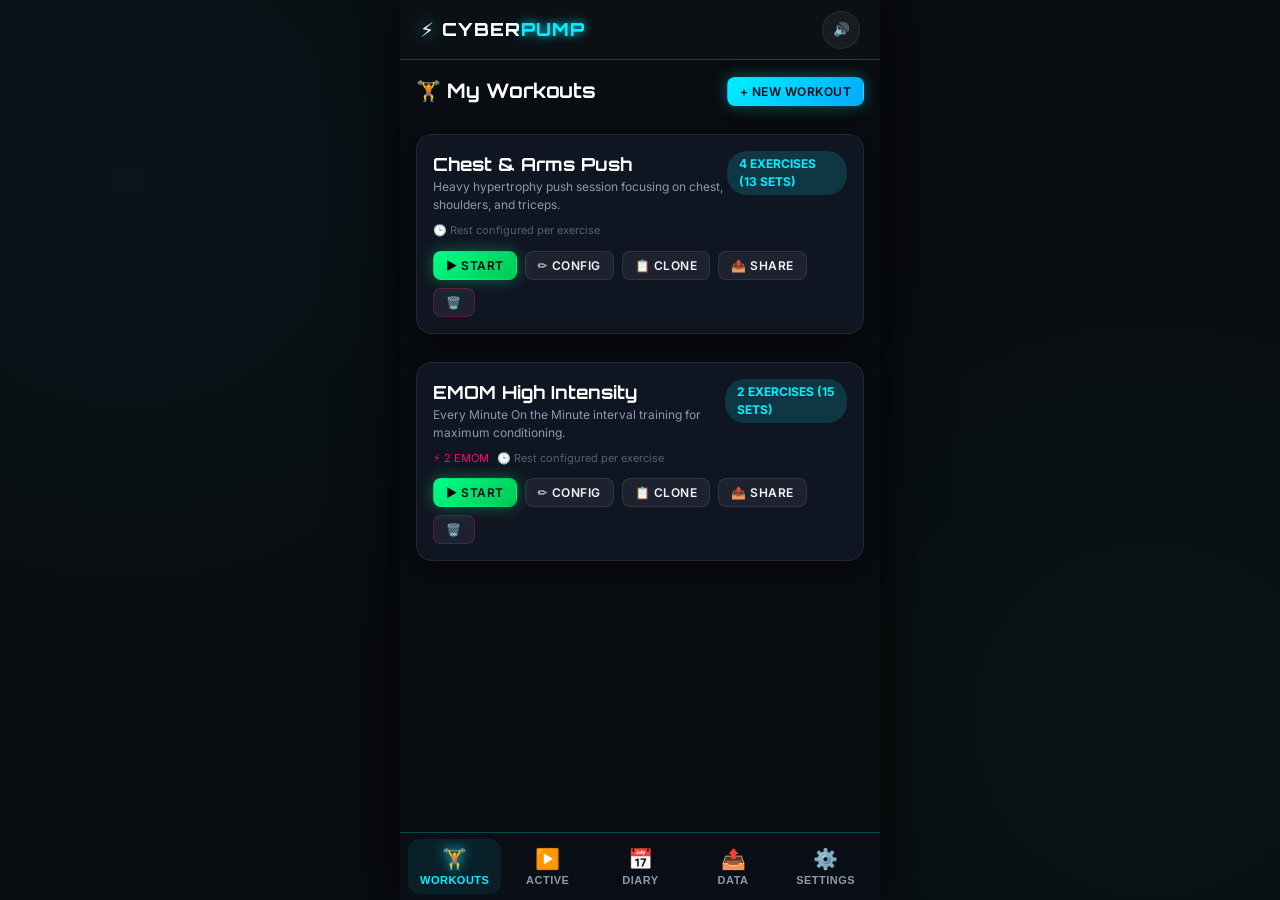
==== index.html @ 080ef9e0 "Add files via upload" ====
<!DOCTYPE html>
<html lang="en">
<head>
  <meta charset="UTF-8">
  <meta name="viewport" content="width=device-width, initial-scale=1.0, maximum-scale=1.0, user-scalable=no, viewport-fit=cover">
  <title>CYBERPUMP - Workout Manager</title>
  
  <!-- Google Fonts -->
  <link rel="preconnect" href="https://fonts.googleapis.com">
  <link rel="preconnect" href="https://fonts.gstatic.com" crossorigin>
  <link href="https://fonts.googleapis.com/css2?family=Inter:wght@300;400;500;600;700&family=Orbitron:wght@600;800;900&display=swap" rel="stylesheet">
  
  <!-- PWA Manifest & iOS Meta Tags -->
  <link rel="manifest" href="manifest.json">
  <meta name="apple-mobile-web-app-capable" content="yes">
  <meta name="apple-mobile-web-app-status-bar-style" content="black-translucent">
  <meta name="apple-mobile-web-app-title" content="CYBERPUMP">
  <meta name="theme-color" content="#090c10">
  
  <!-- CSS Stylesheet -->
  <link rel="stylesheet" href="styles.css">

  <script>
    if ('serviceWorker' in navigator) {
      window.addEventListener('load', () => {
        navigator.serviceWorker.register('./sw.js').catch(err => console.warn('SW reg error:', err));
      });
    }
  </script>
</head>
<body>
  <div id="app" class="app-container">
    
    <!-- Top Header -->
    <header class="app-header">
      <div class="logo-container">
        <span class="logo-icon">⚡</span>
        <span class="logo-text">CYBER<span class="highlight">PUMP</span></span>
      </div>
      <div class="header-actions">
        <button id="quick-silent-toggle" class="icon-btn" title="Toggle Silent Mode">
          <span class="icon" id="silent-icon">🔊</span>
        </button>
      </div>
    </header>

    <!-- Main Dynamic Content Body -->
    <main id="main-content" class="main-content">
      <!-- Views will be dynamically injected here -->
    </main>

    <!-- Bottom Navigation Bar -->
    <nav class="bottom-nav">
      <button class="nav-item active" data-view="workouts">
        <span class="nav-icon">🏋️</span>
        <span class="nav-label">Workouts</span>
      </button>
      <button class="nav-item" data-view="active-workout">
        <span class="nav-icon">▶️</span>
        <span class="nav-label">Active</span>
        <span id="active-badge" class="nav-badge hidden">●</span>
      </button>
      <button class="nav-item" data-view="diary">
        <span class="nav-icon">📅</span>
        <span class="nav-label">Diary</span>
      </button>
      <button class="nav-item" data-view="share">
        <span class="nav-icon">📤</span>
        <span class="nav-label">Data</span>
      </button>
      <button class="nav-item" data-view="settings">
        <span class="nav-icon">⚙️</span>
        <span class="nav-label">Settings</span>
      </button>
    </nav>

    <!-- Global Modal Overlay -->
    <div id="modal-overlay" class="modal-overlay hidden">
      <div id="modal-container" class="modal-container">
        <button id="modal-close" class="modal-close-btn">&times;</button>
        <div id="modal-body" class="modal-body"></div>
      </div>
    </div>

    <!-- Notification Toast Container -->
    <div id="toast-container" class="toast-container"></div>
  </div>

  <!-- Audio Synth & Speech Script -->
  <script src="audio.js"></script>
  <!-- Local Storage & State Management -->
  <script src="storage.js"></script>
  <!-- Data Sharing & Import/Export -->
  <script src="exportImport.js"></script>
  <!-- Main Application Logic -->
  <script src="app.js"></script>
</body>
</html>
---- styles.css ----
/* ==========================================================================
   CYBERPUMP - Futuristic Mobile Design System
   ========================================================================== */

:root {
  /* Color Palette - Dark Cyber / Neon Fluo */
  --bg-dark: #090c10;
  --bg-card: rgba(18, 24, 38, 0.85);
  --bg-card-hover: rgba(26, 35, 54, 0.95);
  --bg-glass: rgba(15, 20, 32, 0.6);
  --bg-input: #0d131f;
  
  --border-glow: rgba(0, 240, 255, 0.25);
  --border-muted: rgba(255, 255, 255, 0.08);

  /* Fluo Accents */
  --fluo-cyan: #00f0ff;
  --fluo-lime: #00ff88;
  --fluo-magenta: #ff007f;
  --fluo-orange: #ff9900;
  --fluo-purple: #9d4edd;
  
  --text-main: #f0f4f8;
  --text-muted: #8a99ad;
  --text-dim: #506175;

  /* Fonts */
  --font-main: 'Inter', system-ui, -apple-system, sans-serif;
  --font-header: 'Orbitron', sans-serif;

  /* UI Spacing & Radius */
  --radius-lg: 16px;
  --radius-md: 12px;
  --radius-sm: 8px;
  
  /* Shadows & Glows */
  --shadow-neon-cyan: 0 0 15px rgba(0, 240, 255, 0.35);
  --shadow-neon-lime: 0 0 15px rgba(0, 255, 136, 0.35);
  --shadow-neon-magenta: 0 0 15px rgba(ff, 0, 127, 0.35);
  --shadow-card: 0 8px 24px rgba(0, 0, 0, 0.5);
}

/* Reset & Base Setup */
* {
  box-sizing: border-box;
  margin: 0;
  padding: 0;
  touch-action: manipulation;
  -webkit-tap-highlight-color: transparent;
}

body {
  background-color: var(--bg-dark);
  color: var(--text-main);
  font-family: var(--font-main);
  font-size: 15px;
  line-height: 1.5;
  min-height: 100vh;
  overflow-x: hidden;
  background-image: 
    radial-gradient(circle at 10% 20%, rgba(0, 240, 255, 0.04) 0%, transparent 40%),
    radial-gradient(circle at 90% 80%, rgba(0, 255, 136, 0.04) 0%, transparent 40%);
  background-attachment: fixed;
}

/* Smartphone Container Framing */
.app-container {
  max-width: 480px;
  margin: 0 auto;
  min-height: 100vh;
  display: flex;
  flex-direction: column;
  position: relative;
  box-shadow: 0 0 50px rgba(0, 0, 0, 0.8);
  background-color: var(--bg-dark);
  padding-bottom: 72px; /* nav space */
}

/* Top App Header */
.app-header {
  height: 60px;
  padding: 0 20px;
  display: flex;
  align-items: center;
  justify-content: space-between;
  background: rgba(13, 17, 23, 0.9);
  backdrop-filter: blur(12px);
  border-bottom: 1px solid var(--border-glow);
  position: sticky;
  top: 0;
  z-index: 100;
}

.logo-container {
  display: flex;
  align-items: center;
  gap: 8px;
}

.logo-icon {
  font-size: 20px;
  filter: drop-shadow(0 0 8px var(--fluo-cyan));
}

.logo-text {
  font-family: var(--font-header);
  font-size: 18px;
  font-weight: 800;
  letter-spacing: 1px;
  color: #ffffff;
}

.logo-text .highlight {
  color: var(--fluo-cyan);
  text-shadow: 0 0 10px var(--fluo-cyan);
}

/* Header Buttons */
.icon-btn {
  background: rgba(255, 255, 255, 0.05);
  border: 1px solid var(--border-muted);
  color: var(--text-main);
  width: 38px;
  height: 38px;
  border-radius: 50%;
  display: flex;
  align-items: center;
  justify-content: center;
  cursor: pointer;
  transition: all 0.2s ease;
}

.icon-btn:active {
  transform: scale(0.92);
  border-color: var(--fluo-cyan);
}

.icon-btn.active {
  background: rgba(0, 240, 255, 0.15);
  border-color: var(--fluo-cyan);
  color: var(--fluo-cyan);
  box-shadow: var(--shadow-neon-cyan);
}

/* Main Content Wrapper */
.main-content {
  flex: 1;
  padding: 16px;
  display: flex;
  flex-direction: column;
  gap: 16px;
}

/* Bottom Navigation */
.bottom-nav {
  position: fixed;
  bottom: 0;
  left: 50%;
  transform: translateX(-50%);
  width: 100%;
  max-width: 480px;
  height: 68px;
  background: rgba(11, 15, 25, 0.95);
  backdrop-filter: blur(16px);
  border-top: 1px solid var(--border-glow);
  display: flex;
  justify-content: space-around;
  align-items: center;
  z-index: 100;
  padding: 0 8px;
}

.nav-item {
  background: none;
  border: none;
  color: var(--text-muted);
  display: flex;
  flex-direction: column;
  align-items: center;
  gap: 3px;
  cursor: pointer;
  position: relative;
  padding: 8px 12px;
  border-radius: var(--radius-md);
  transition: all 0.2s ease;
  flex: 1;
}

.nav-icon {
  font-size: 20px;
}

.nav-label {
  font-size: 11px;
  font-weight: 600;
  letter-spacing: 0.5px;
  text-transform: uppercase;
}

.nav-item.active {
  color: var(--fluo-cyan);
  background: rgba(0, 240, 255, 0.08);
}

.nav-item.active .nav-icon {
  filter: drop-shadow(0 0 6px var(--fluo-cyan));
}

.nav-badge {
  position: absolute;
  top: 6px;
  right: 24%;
  color: var(--fluo-lime);
  font-size: 10px;
  animation: pulse 1.5s infinite;
}

/* Utility Cards & Sections */
.view-header {
  display: flex;
  justify-content: space-between;
  align-items: center;
  margin-bottom: 12px;
}

.view-title {
  font-family: var(--font-header);
  font-size: 20px;
  color: #ffffff;
  display: flex;
  align-items: center;
  gap: 8px;
}

.card {
  background: var(--bg-card);
  border: 1px solid var(--border-muted);
  border-radius: var(--radius-lg);
  padding: 16px;
  backdrop-filter: blur(8px);
  box-shadow: var(--shadow-card);
  transition: all 0.25s ease;
}

.card:hover {
  border-color: rgba(0, 240, 255, 0.3);
}

/* Buttons System */
.btn {
  display: inline-flex;
  align-items: center;
  justify-content: center;
  gap: 8px;
  padding: 12px 20px;
  font-family: var(--font-main);
  font-weight: 600;
  font-size: 14px;
  border-radius: var(--radius-md);
  border: 1px solid transparent;
  cursor: pointer;
  transition: all 0.2s ease;
  text-transform: uppercase;
  letter-spacing: 0.5px;
}

.btn:active {
  transform: scale(0.96);
}

.btn-primary {
  background: linear-gradient(135deg, var(--fluo-cyan), #00a8ff);
  color: #050a14;
  box-shadow: var(--shadow-neon-cyan);
}

.btn-primary:hover {
  background: linear-gradient(135deg, #33f3ff, #00f0ff);
}

.btn-success {
  background: linear-gradient(135deg, var(--fluo-lime), #00c853);
  color: #050a14;
  box-shadow: var(--shadow-neon-lime);
}

.btn-danger {
  background: linear-gradient(135deg, var(--fluo-magenta), #d50000);
  color: #ffffff;
  box-shadow: var(--shadow-neon-magenta);
}

.btn-secondary {
  background: rgba(255, 255, 255, 0.06);
  border: 1px solid var(--border-muted);
  color: var(--text-main);
}

.btn-secondary:hover {
  border-color: var(--fluo-cyan);
  color: var(--fluo-cyan);
}

.btn-sm {
  padding: 6px 12px;
  font-size: 12px;
  border-radius: var(--radius-sm);
}

.btn-block {
  width: 100%;
}

/* Form Controls */
.form-group {
  display: flex;
  flex-direction: column;
  gap: 6px;
  margin-bottom: 12px;
}

.form-label {
  font-size: 12px;
  font-weight: 600;
  color: var(--text-muted);
  text-transform: uppercase;
  letter-spacing: 0.5px;
}

.form-input, .form-select, .form-textarea {
  background: var(--bg-input);
  border: 1px solid var(--border-muted);
  border-radius: var(--radius-md);
  padding: 12px;
  color: var(--text-main);
  font-family: var(--font-main);
  font-size: 14px;
  outline: none;
  transition: all 0.2s ease;
}

.form-input:focus, .form-select:focus, .form-textarea:focus {
  border-color: var(--fluo-cyan);
  box-shadow: 0 0 10px rgba(0, 240, 255, 0.2);
}

/* Tabular Editor Styles (Req 11) */
.tabular-container {
  overflow-x: auto;
  border-radius: var(--radius-md);
  border: 1px solid var(--border-muted);
  background: var(--bg-card);
  margin-bottom: 16px;
}

.tabular-table {
  width: 100%;
  border-collapse: collapse;
  font-size: 13px;
  text-align: left;
}

.tabular-table th {
  background: rgba(0, 240, 255, 0.08);
  color: var(--fluo-cyan);
  padding: 10px 8px;
  font-weight: 700;
  text-transform: uppercase;
  letter-spacing: 0.5px;
  border-bottom: 1px solid var(--border-glow);
  white-space: nowrap;
}

.tabular-table td {
  padding: 8px;
  border-bottom: 1px solid rgba(255, 255, 255, 0.04);
  vertical-align: middle;
}

.tabular-table tr:hover {
  background: rgba(255, 255, 255, 0.02);
}

.table-input {
  background: var(--bg-input);
  border: 1px solid var(--border-muted);
  border-radius: var(--radius-sm);
  color: var(--text-main);
  padding: 6px 8px;
  font-size: 13px;
  width: 100%;
}

.table-input:focus {
  border-color: var(--fluo-cyan);
}

.action-btn-group {
  display: flex;
  gap: 4px;
}

/* Active Workout Focus Player */
.active-player-card {
  text-align: center;
  padding: 24px 16px;
  background: linear-gradient(180deg, rgba(20, 28, 45, 0.9), rgba(10, 14, 24, 0.95));
  border: 1px solid var(--fluo-cyan);
  box-shadow: 0 0 20px rgba(0, 240, 255, 0.15);
}

.exercise-badge {
  display: inline-block;
  background: rgba(0, 240, 255, 0.15);
  color: var(--fluo-cyan);
  padding: 4px 12px;
  border-radius: 20px;
  font-size: 12px;
  font-weight: 700;
  text-transform: uppercase;
  margin-bottom: 8px;
}

.exercise-title {
  font-family: var(--font-header);
  font-size: 24px;
  color: #ffffff;
  margin-bottom: 12px;
}

.metrics-grid {
  display: grid;
  grid-template-columns: repeat(3, 1fr);
  gap: 12px;
  margin: 16px 0;
}

.metric-box {
  background: rgba(0, 0, 0, 0.3);
  padding: 12px 8px;
  border-radius: var(--radius-md);
  border: 1px solid var(--border-muted);
}

.metric-value {
  font-family: var(--font-header);
  font-size: 22px;
  font-weight: 800;
  color: var(--fluo-lime);
}

.metric-label {
  font-size: 11px;
  color: var(--text-muted);
  text-transform: uppercase;
}

/* Rest Overlay & Countdown (Req 5, 7, 13) */
.rest-overlay {
  background: radial-gradient(circle at center, rgba(16, 25, 42, 0.98), rgba(8, 12, 20, 0.99));
  border: 2px solid var(--fluo-lime);
  border-radius: var(--radius-lg);
  padding: 24px;
  text-align: center;
  box-shadow: var(--shadow-neon-lime);
  animation: pulseGlow 2s infinite alternate;
}

.rest-timer-display {
  font-family: var(--font-header);
  font-size: 64px;
  font-weight: 900;
  color: var(--fluo-lime);
  text-shadow: 0 0 20px var(--fluo-lime);
  margin: 12px 0;
}

.next-up-banner {
  background: rgba(255, 255, 255, 0.05);
  border-radius: var(--radius-md);
  padding: 12px;
  margin: 16px 0;
  border-left: 4px solid var(--fluo-cyan);
}

/* Quick Queue Exercise Picker (Req 2, 4, 6) */
.queue-container {
  margin-top: 16px;
}

.queue-item {
  display: flex;
  align-items: center;
  justify-content: space-between;
  padding: 12px 16px;
  background: var(--bg-card);
  border: 1px solid var(--border-muted);
  border-radius: var(--radius-md);
  margin-bottom: 8px;
  cursor: pointer;
  transition: all 0.2s ease;
}

.queue-item.active {
  border-color: var(--fluo-cyan);
  background: rgba(0, 240, 255, 0.08);
}

.queue-item.completed {
  opacity: 0.5;
  text-decoration: line-through;
  border-color: transparent;
}

/* Modals */
.modal-overlay {
  position: fixed;
  top: 0;
  left: 0;
  width: 100vw;
  height: 100vh;
  background: rgba(0, 0, 0, 0.8);
  backdrop-filter: blur(8px);
  z-index: 1000;
  display: flex;
  align-items: center;
  justify-content: center;
  padding: 20px;
}

.modal-container {
  background: #0f172a;
  border: 1px solid var(--fluo-cyan);
  border-radius: var(--radius-lg);
  width: 100%;
  max-width: 440px;
  max-height: 85vh;
  overflow-y: auto;
  padding: 20px;
  position: relative;
  box-shadow: 0 0 30px rgba(0, 240, 255, 0.25);
}

.modal-close-btn {
  position: absolute;
  top: 12px;
  right: 16px;
  background: none;
  border: none;
  color: var(--text-muted);
  font-size: 24px;
  cursor: pointer;
}

/* Toast Notifications */
.toast-container {
  position: fixed;
  top: 70px;
  left: 50%;
  transform: translateX(-50%);
  z-index: 1100;
  display: flex;
  flex-direction: column;
  gap: 8px;
  width: 90%;
  max-width: 400px;
  pointer-events: none;
}

.toast {
  background: rgba(15, 23, 42, 0.95);
  border: 1px solid var(--fluo-cyan);
  color: var(--text-main);
  padding: 12px 16px;
  border-radius: var(--radius-md);
  box-shadow: 0 4px 12px rgba(0, 0, 0, 0.5);
  font-size: 13px;
  font-weight: 500;
  animation: slideDown 0.3s ease forwards;
}

/* Animations */
@keyframes pulse {
  0% { opacity: 0.4; }
  50% { opacity: 1; }
  100% { opacity: 0.4; }
}

@keyframes pulseGlow {
  0% { box-shadow: 0 0 10px rgba(0, 255, 136, 0.2); }
  100% { box-shadow: 0 0 25px rgba(0, 255, 136, 0.5); }
}

@keyframes slideDown {
  from { opacity: 0; transform: translateY(-10px); }
  to { opacity: 1; transform: translateY(0); }
}

.hidden {
  display: none !important;
}
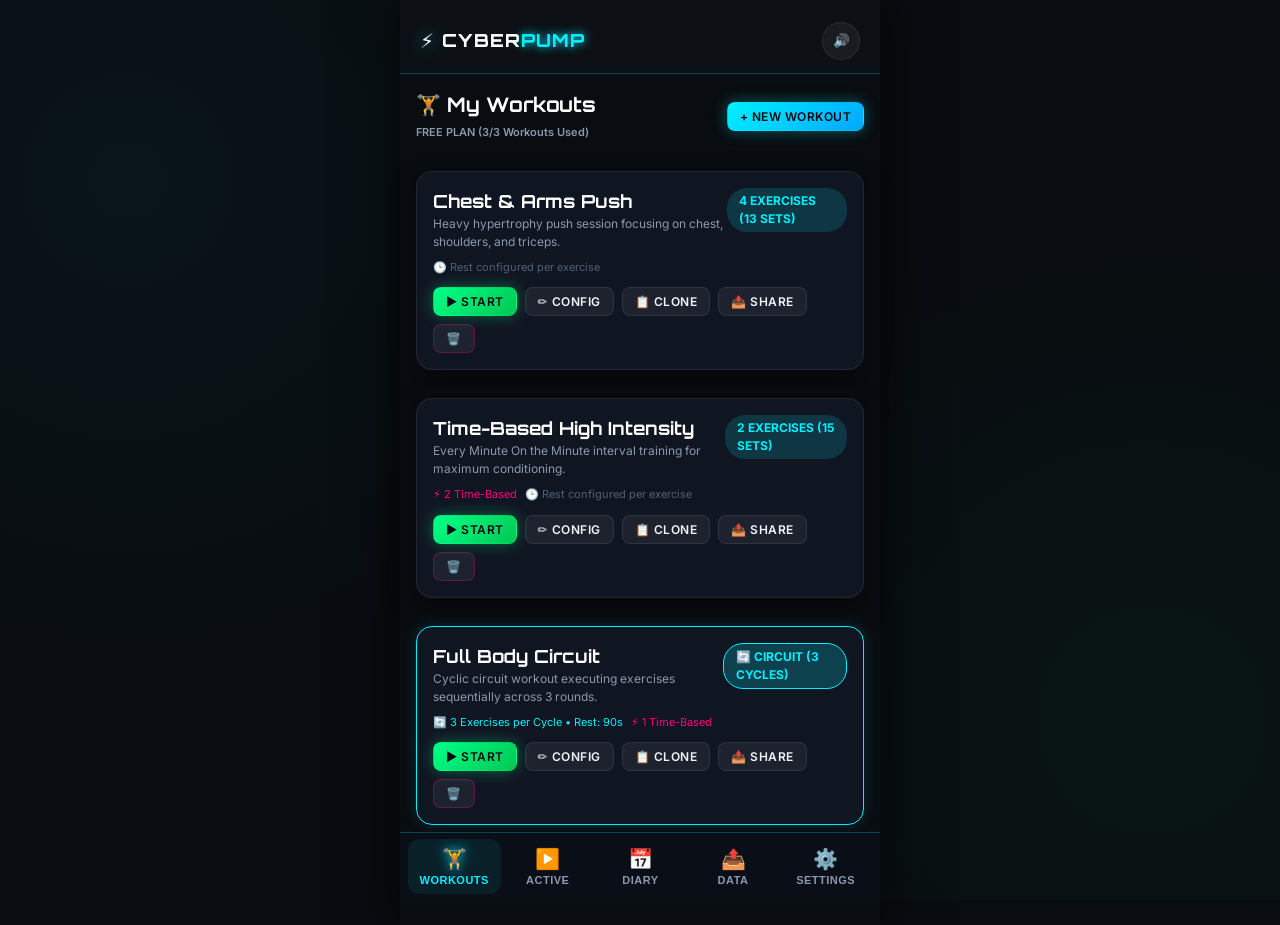
==== commit e41d6a2b: "Add files via upload" ====
--- a/index.html
+++ b/index.html
@@ -85,7 +85,8 @@
     <!-- Notification Toast Container -->
     <div id="toast-container" class="toast-container"></div>
   </div>
-
+  <!-- Cordova / Capacitor Native Bridge -->
+  <script src="capacitor.js"></script>
   <!-- Audio Synth & Speech Script -->
   <script src="audio.js"></script>
   <!-- Local Storage & State Management -->
@@ -94,5 +95,8 @@
   <script src="exportImport.js"></script>
   <!-- Main Application Logic -->
   <script src="app.js"></script>
+  <script src="iap.js"></script>
+  
+  
 </body>
 </html>
--- a/styles.css
+++ b/styles.css
@@ -36,7 +36,7 @@
   /* Shadows & Glows */
   --shadow-neon-cyan: 0 0 15px rgba(0, 240, 255, 0.35);
   --shadow-neon-lime: 0 0 15px rgba(0, 255, 136, 0.35);
-  --shadow-neon-magenta: 0 0 15px rgba(ff, 0, 127, 0.35);
+  --shadow-neon-magenta: 0 0 15px rgba(255, 0, 127, 0.35);
   --shadow-card: 0 8px 24px rgba(0, 0, 0, 0.5);
 }
 
@@ -73,17 +73,21 @@
   position: relative;
   box-shadow: 0 0 50px rgba(0, 0, 0, 0.8);
   background-color: var(--bg-dark);
-  padding-bottom: 72px; /* nav space */
-}
-
-/* Top App Header */
+  /* Gestione dinamica dello spazio in fondo per evitare sovrapposizioni con i gesti/tasti di sistema */
+  padding-bottom: calc(72px + env(safe-area-inset-bottom, 0px));
+}
+
+/* Top App Header (Adjusted for iPhone Dynamic Island & Notch) */
 .app-header {
-  height: 60px;
-  padding: 0 20px;
+  min-height: 74px;
+  padding-top: max(18px, env(safe-area-inset-top));
+  padding-bottom: 10px;
+  padding-left: 20px;
+  padding-right: 20px;
   display: flex;
   align-items: center;
   justify-content: space-between;
-  background: rgba(13, 17, 23, 0.9);
+  background: rgba(13, 17, 23, 0.95);
   backdrop-filter: blur(12px);
   border-bottom: 1px solid var(--border-glow);
   position: sticky;
@@ -159,7 +163,8 @@
   transform: translateX(-50%);
   width: 100%;
   max-width: 480px;
-  height: 68px;
+  /* Altezza dinamica che include la Safe Area del sistema (Android / iOS) */
+  height: calc(68px + env(safe-area-inset-bottom, 0px));
   background: rgba(11, 15, 25, 0.95);
   backdrop-filter: blur(16px);
   border-top: 1px solid var(--border-glow);
@@ -167,7 +172,8 @@
   justify-content: space-around;
   align-items: center;
   z-index: 100;
-  padding: 0 8px;
+  /* Padding inferiore dinamico per sollevare le icone dai tasti di navigazione del telefono */
+  padding: 0 8px env(safe-area-inset-bottom, 0px) 8px;
 }
 
 .nav-item {
@@ -343,6 +349,48 @@
   border-color: var(--fluo-cyan);
   box-shadow: 0 0 10px rgba(0, 240, 255, 0.2);
 }
+
+
+/* ==========================================================================
+   Cyberpunk Select & Table Input Overrides
+   ========================================================================== */
+
+/* Styling globale per tutti i menu a tendina (Select) */
+select, .form-select, .table-input.row-type {
+  background-color: var(--bg-input) !important;
+  color: var(--fluo-cyan) !important;
+  border: 1px solid var(--border-glow) !important;
+  border-radius: var(--radius-sm);
+  padding: 6px 10px;
+  font-family: var(--font-main);
+  font-size: 13px;
+  font-weight: 600;
+  outline: none;
+  cursor: pointer;
+  /* Personalizzazione freccia custom scura */
+  appearance: none;
+  -webkit-appearance: none;
+  -moz-appearance: none;
+  background-image: url("data:image/svg+xml;utf8,<svg fill='%2300f0ff' height='24' viewBox='0 0 24 24' width='24' xmlns='http://www.w3.org/2000/svg'><path d='M7 10l5 5 5-5z'/></svg>") !important;
+  background-repeat: no-repeat !important;
+  background-position: right 6px center !important;
+  background-size: 16px !important;
+  padding-right: 24px !important;
+  transition: all 0.2s ease;
+}
+
+select:focus, .table-input.row-type:focus {
+  border-color: var(--fluo-cyan) !important;
+  box-shadow: 0 0 8px rgba(0, 240, 255, 0.4) !important;
+}
+
+/* Styling per le opzioni interne al menu a tendina */
+select option {
+  background-color: #0d131f !important;
+  color: #ffffff !important;
+  padding: 10px;
+}
+
 
 /* Tabular Editor Styles (Req 11) */
 .tabular-container {
@@ -386,9 +434,23 @@
   border: 1px solid var(--border-muted);
   border-radius: var(--radius-sm);
   color: var(--text-main);
-  padding: 6px 8px;
+  padding: 6px 6px;
   font-size: 13px;
   width: 100%;
+}
+
+.table-input.row-type {
+  min-width: 95px;
+  font-weight: 600;
+}
+
+.table-input.row-sets,
+.table-input.row-reps,
+.table-input.row-weight,
+.table-input.row-time,
+.table-input.row-rest {
+  width: 55px;
+  text-align: center;
 }
 
 .table-input:focus {
@@ -598,4 +660,4 @@
 
 .hidden {
   display: none !important;
-}
+}
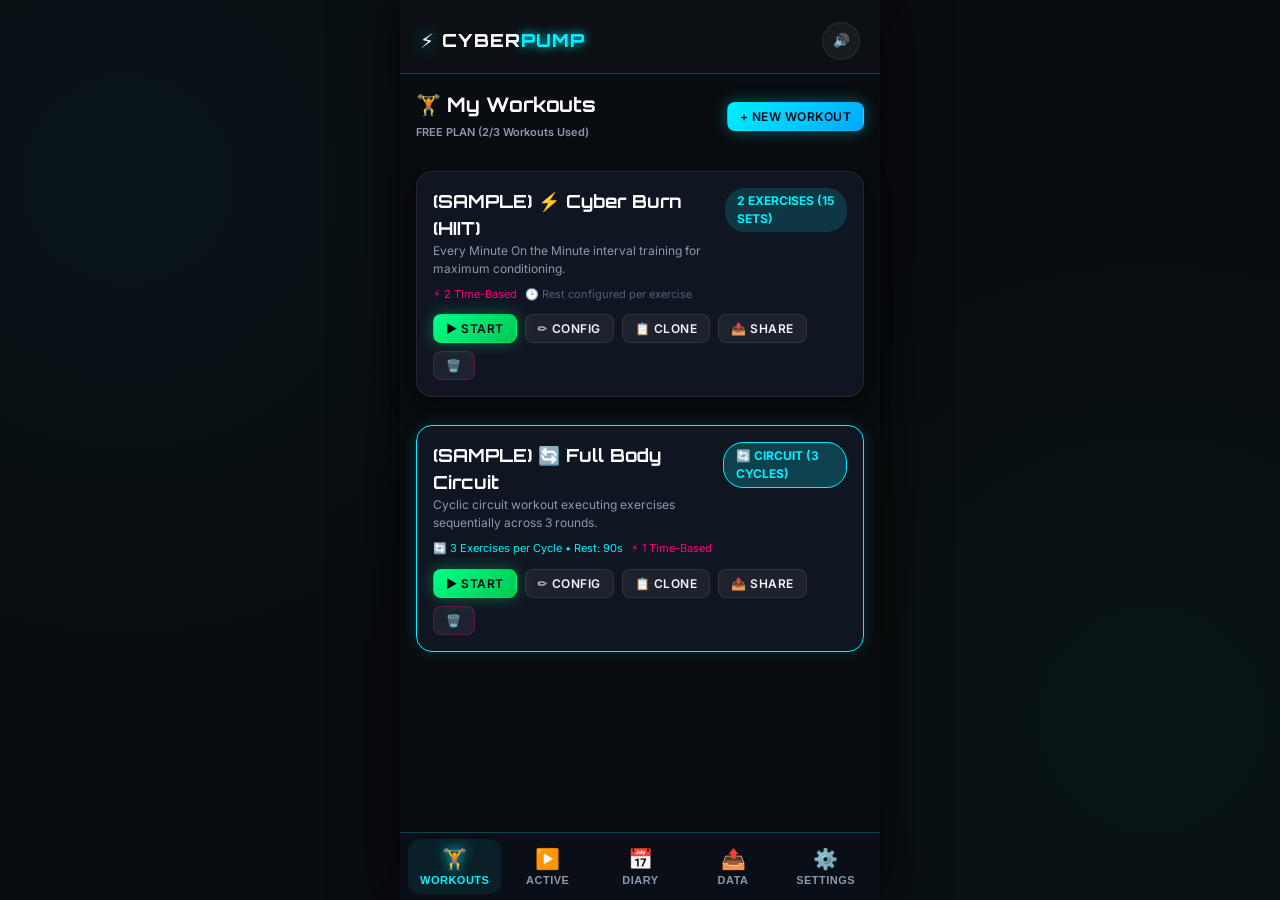
==== commit a35efb31: "Add files via upload" ====
--- a/index.html
+++ b/index.html
@@ -85,6 +85,7 @@
     <!-- Notification Toast Container -->
     <div id="toast-container" class="toast-container"></div>
   </div>
+
   <!-- Cordova / Capacitor Native Bridge -->
   <script src="capacitor.js"></script>
   <!-- Audio Synth & Speech Script -->
@@ -96,7 +97,5 @@
   <!-- Main Application Logic -->
   <script src="app.js"></script>
   <script src="iap.js"></script>
-  
-  
 </body>
-</html>
+</html>
--- a/styles.css
+++ b/styles.css
@@ -73,11 +73,10 @@
   position: relative;
   box-shadow: 0 0 50px rgba(0, 0, 0, 0.8);
   background-color: var(--bg-dark);
-  /* Gestione dinamica dello spazio in fondo per evitare sovrapposizioni con i gesti/tasti di sistema */
   padding-bottom: calc(72px + env(safe-area-inset-bottom, 0px));
 }
 
-/* Top App Header (Adjusted for iPhone Dynamic Island & Notch) */
+/* Top App Header */
 .app-header {
   min-height: 74px;
   padding-top: max(18px, env(safe-area-inset-top));
@@ -163,7 +162,6 @@
   transform: translateX(-50%);
   width: 100%;
   max-width: 480px;
-  /* Altezza dinamica che include la Safe Area del sistema (Android / iOS) */
   height: calc(68px + env(safe-area-inset-bottom, 0px));
   background: rgba(11, 15, 25, 0.95);
   backdrop-filter: blur(16px);
@@ -172,7 +170,6 @@
   justify-content: space-around;
   align-items: center;
   z-index: 100;
-  /* Padding inferiore dinamico per sollevare le icone dai tasti di navigazione del telefono */
   padding: 0 8px env(safe-area-inset-bottom, 0px) 8px;
 }
 
@@ -317,6 +314,39 @@
   width: 100%;
 }
 
+/* ⚡ ANIMAZIONE NEON PULSE PER I PULSANTI START */
+@keyframes neonStartPulse {
+  0% {
+    box-shadow: 0 0 10px rgba(0, 255, 136, 0.4), 0 0 20px rgba(0, 255, 136, 0.2);
+    transform: scale(1);
+  }
+  50% {
+    box-shadow: 0 0 25px rgba(0, 255, 136, 0.95), 0 0 40px rgba(0, 255, 136, 0.6);
+    transform: scale(1.02);
+  }
+  100% {
+    box-shadow: 0 0 10px rgba(0, 255, 136, 0.4), 0 0 20px rgba(0, 255, 136, 0.2);
+    transform: scale(1);
+  }
+}
+
+.btn-neon-start {
+  animation: neonStartPulse 1.8s infinite ease-in-out !important;
+  background: linear-gradient(135deg, var(--fluo-lime), #00c853) !important;
+  color: #050a14 !important;
+  font-weight: 800 !important;
+  border: none !important;
+}
+
+/* ⏸️ STILE DEDICATO PER I PULSANTI DI PAUSA (Arancione Fluo) */
+.btn-pause-orange {
+  background: rgba(255, 153, 0, 0.15) !important;
+  color: var(--fluo-orange) !important;
+  border: 1px solid var(--fluo-orange) !important;
+  box-shadow: 0 0 10px rgba(255, 153, 0, 0.25) !important;
+  font-weight: 700 !important;
+}
+
 /* Form Controls */
 .form-group {
   display: flex;
@@ -350,12 +380,7 @@
   box-shadow: 0 0 10px rgba(0, 240, 255, 0.2);
 }
 
-
-/* ==========================================================================
-   Cyberpunk Select & Table Input Overrides
-   ========================================================================== */
-
-/* Styling globale per tutti i menu a tendina (Select) */
+/* Select & Table Input Overrides */
 select, .form-select, .table-input.row-type {
   background-color: var(--bg-input) !important;
   color: var(--fluo-cyan) !important;
@@ -367,7 +392,6 @@
   font-weight: 600;
   outline: none;
   cursor: pointer;
-  /* Personalizzazione freccia custom scura */
   appearance: none;
   -webkit-appearance: none;
   -moz-appearance: none;
@@ -384,15 +408,13 @@
   box-shadow: 0 0 8px rgba(0, 240, 255, 0.4) !important;
 }
 
-/* Styling per le opzioni interne al menu a tendina */
 select option {
   background-color: #0d131f !important;
   color: #ffffff !important;
   padding: 10px;
 }
 
-
-/* Tabular Editor Styles (Req 11) */
+/* Tabular Editor Styles */
 .tabular-container {
   overflow-x: auto;
   border-radius: var(--radius-md);
@@ -517,7 +539,7 @@
   text-transform: uppercase;
 }
 
-/* Rest Overlay & Countdown (Req 5, 7, 13) */
+/* Rest Overlay & Countdown */
 .rest-overlay {
   background: radial-gradient(circle at center, rgba(16, 25, 42, 0.98), rgba(8, 12, 20, 0.99));
   border: 2px solid var(--fluo-lime);
@@ -545,7 +567,7 @@
   border-left: 4px solid var(--fluo-cyan);
 }
 
-/* Quick Queue Exercise Picker (Req 2, 4, 6) */
+/* Quick Queue Exercise Picker */
 .queue-container {
   margin-top: 16px;
 }
